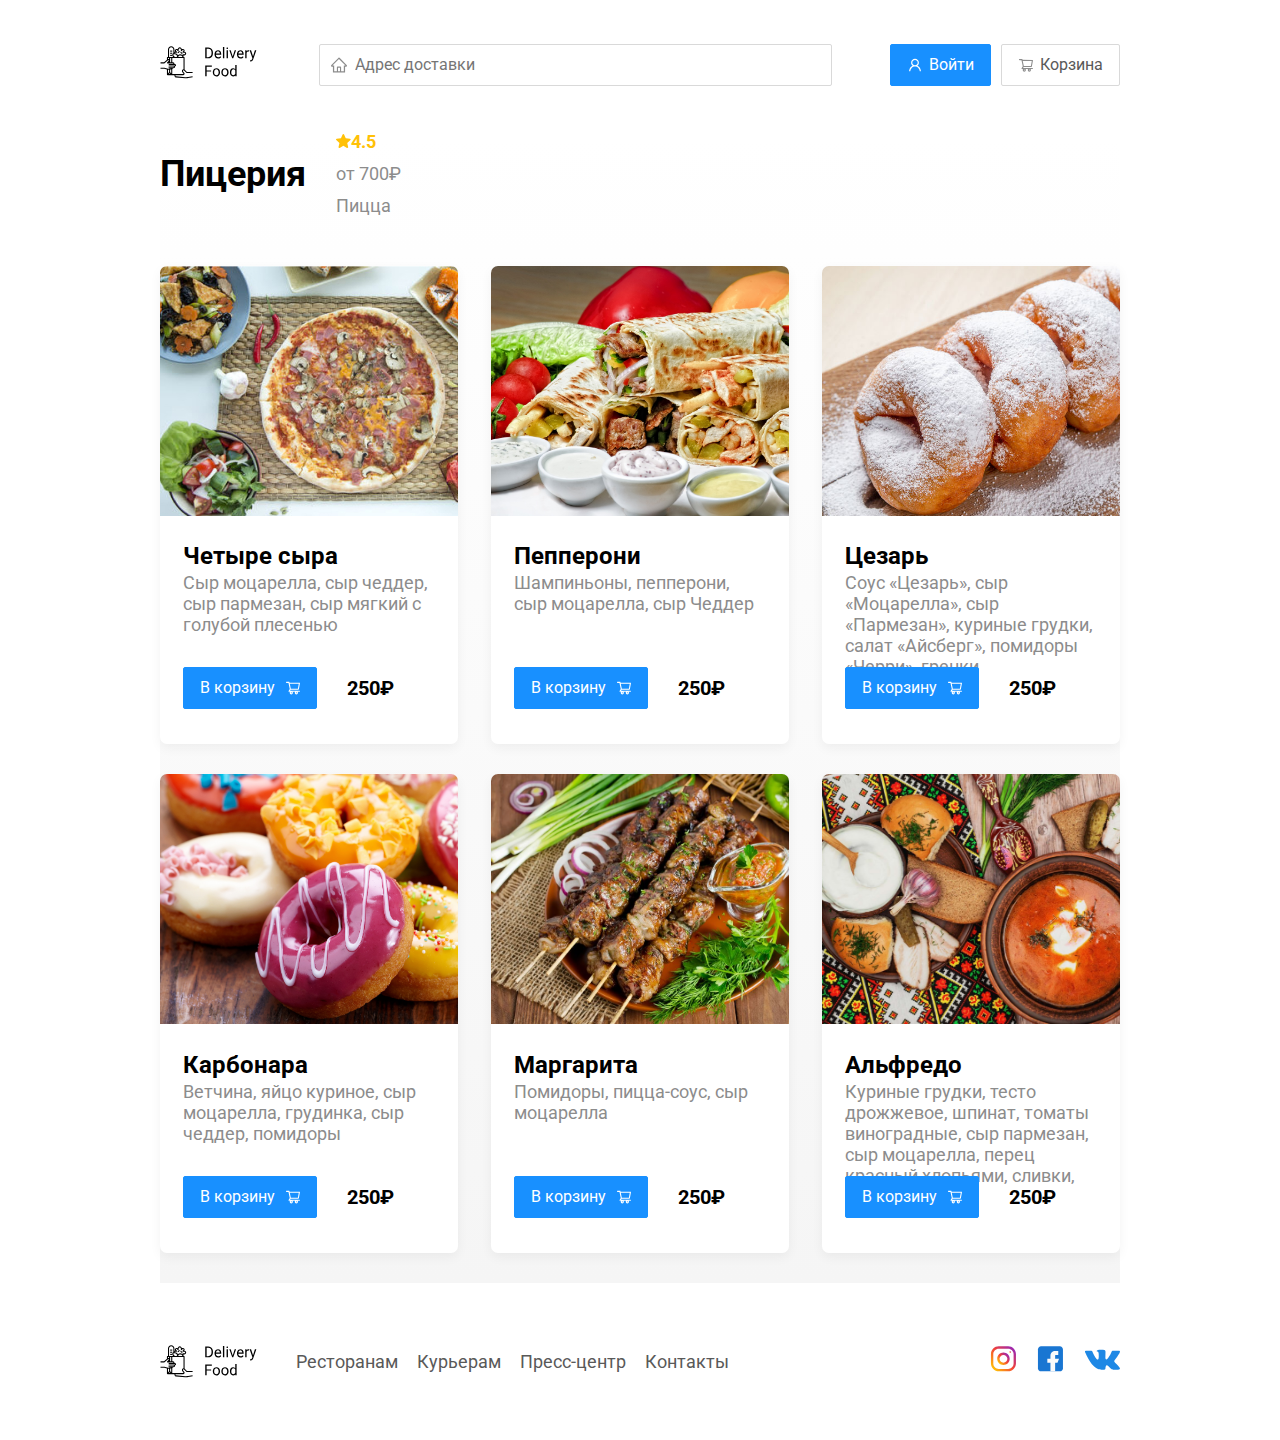
==== restaraunt.html @ 382db5b0 "create delivery" ====
<!DOCTYPE html>
<html lang="ru">

<head>
  <meta charset="UTF-8">
  <meta name="viewport" content="width=device-width, initial-scale=1.0">
  <title>Ели-Пили - доставка еды на дом</title>
  <link href="https://fonts.googleapis.com/css?family=Roboto:400,700&display=swap&subset=cyrillic" rel="stylesheet">
  <link rel="stylesheet" href="css/normalize.css">
  <link rel="stylesheet" href="css/animate.css">
  <link rel="stylesheet" href="css/style.css">
</head>

<body>
  <div class="container">
    <header class="header">
      <a href="index.html" class="logo animated bounce">
        <img src="img/logo.svg" alt="logo">
      </a>
      <input type="text" class="input input-address" placeholder="Адрес доставки">
      <div class="buttons">
        <button class="button button-primery">
          <img src="img/user.svg" alt="user" class="button-icon">
          <span class="button-text">Войти</span></button>
        <button class="button">
          <img src="img/shopping-kart.svg" alt="shopping kart" class="button-icon">
          <span class="button-text" id="#cart-button">Корзина</span></button>
      </div>
    </header>
    <main class="main">
      <div class="container">

    <section class="restaurants">
      <div class="section-heading">
        <div class="section-title">Пицерия</div>
        <div class="card-info">
              <div class="rating"><img src="img/rating.svg" alt="rating" class="rating-star">4.5</div>
              <div class="price">от 700₽</div>
              <div class="category">Пицца</div>
            </div>
      </div>
      <div class="cards">
        <div class="card wow fadeInUp" data-wow-delay="0.2s">
          <img src="img/image.jpg" alt="image" class="card-image">
          <div class="card-text">
            <div class="card-heading">
              <h3 class="card-title">Четыре сыра</h3>
            </div>
            <div class="card-info">
              <div class="ingredients">Сыр моцарелла, сыр чеддер, сыр пармезан, сыр мягкий с голубой плесенью</div>
              
            </div>
            <div class="card-buttons">
              <button class="button button-primery">
                <span class="button-card-text">В корзину</span>
                <img src="img/shopping-kart-white.svg" alt="shopping-kart" class="button-card-image">
              </button>
              <strong class="card-price-bold">250₽</strong>
            </div>
          </div>
        </div>

        <div class="card wow fadeInUp" data-wow-delay="0.2s">
          <img src="img/shaurma.jpg" alt="image" class="card-image">
          <div class="card-text">
            <div class="card-heading">
              <h3 class="card-title">Пепперони</h3>
             
            </div>
            <div class="card-info">
              <div class="ingredients">Шампиньоны, пепперони, сыр моцарелла, сыр Чеддер</div>
            </div>
            <div class="card-buttons">
              <button class="button button-primery">
                <span class="button-card-text">В корзину</span>
                <img src="img/shopping-kart-white.svg" alt="shopping-kart" class="button-card-image">
              </button>
              <strong class="card-price-bold">250₽</strong>
            </div>
          </div>
        </div>

        <div class="card wow fadeInUp" data-wow-delay="0.2s">
          <img src="img/pyshki.jpeg" alt="image" class="card-image">
          <div class="card-text">
            <div class="card-heading">
              <h3 class="card-title">Цезарь</h3>
             
            </div>
            <div class="card-info">
              <div class="ingredients">Соус «Цезарь», сыр «Моцарелла», сыр «Пармезан», куриные грудки, салат «Айсберг», помидоры «Черри», гренки</div>
            </div>
            <div class="card-buttons">
              <button class="button button-primery">
                <span class="button-card-text">В корзину</span>
                <img src="img/shopping-kart-white.svg" alt="shopping-kart" class="button-card-image">
              </button>
              <strong class="card-price-bold">250₽</strong>
            </div>
          </div>
        </div>

        <div class="card wow fadeInUp" data-wow-delay="0.2s">
          <img src="img/donat.jpg" alt="image" class="card-image">
          <div class="card-text">
            <div class="card-heading">
              <h3 class="card-title">Карбонара</h3>
            
            </div>
            <div class="card-info">
             <div class="ingredients">Ветчина, яйцо куриное, сыр моцарелла, грудинка, сыр чеддер, помидоры</div>
            </div>
            <div class="card-buttons">
              <button class="button button-primery">
                <span class="button-card-text">В корзину</span>
                <img src="img/shopping-kart-white.svg" alt="shopping-kart" class="button-card-image">
              </button>
              <strong class="card-price-bold">250₽</strong>
            </div>
          </div>
        </div>

        <div class="card wow fadeInUp" data-wow-delay="0.2s">
          <img src="img/shashlyk.jpg" alt="image" class="card-image">
          <div class="card-text">
            <div class="card-heading">
              <h3 class="card-title">Маргарита</h3>
             
            </div>
            <div class="card-info">
             <div class="ingredients">Помидоры, пицца-соус, сыр моцарелла</div>
            </div>
            <div class="card-buttons">
              <button class="button button-primery">
                <span class="button-card-text">В корзину</span>
                <img src="img/shopping-kart-white.svg" alt="shopping-kart" class="button-card-image">
              </button>
              <strong class="card-price-bold">250₽</strong>
            </div>
          </div>
        </div>

        <div class="card wow fadeInUp" data-wow-delay="0.2s">
          <img src="img/russian.jpg" alt="image" class="card-image">
          <div class="card-text">
            <div class="card-heading">
              <h3 class="card-title">Альфредо</h3>
             
            </div>
            <div class="card-info">
              <div class="ingredients">Куриные грудки, тесто дрожжевое, шпинат, томаты виноградные, сыр пармезан, сыр моцарелла, перец красный хлопьями, сливки, чеснок</div>
            </div>
            <div class="card-buttons">
              <button class="button button-primery">
                <span class="button-card-text">В корзину</span>
                <img src="img/shopping-kart-white.svg" alt="shopping-kart" class="button-card-image">
              </button>
              <strong class="card-price-bold">250₽</strong>
            </div>
          </div>
        </div>
      </div>

    </section>
      </div>
    </main>

    <footer class="footer">
      <div class="container">
        <div class="footer-block">
          <img src="img/logo.svg" alt="logo" class="logo footer-logo">
          <nav class="footer-nav">
            <a href="#" class="footer-link">Ресторанам</a>
            <a href="#" class="footer-link">Курьерам</a>
            <a href="#" class="footer-link">Пресс-центр</a>
            <a href="#" class="footer-link">Контакты</a>
          </nav>
          <div class="social-links">
            <a href="" class="social-link"><img src="img/insta.svg" alt="instagram"></a>
            <a href="" class="social-link"><img src="img/fb.svg" alt="facebook"></a>
            <a href="" class="social-link"><img src="img/vk.svg" alt="vk"></a>
          </div>
        </div>
      </div>
    </footer>

  </div>
   <div class="modal">
    <div class="modal-dialog">
      <div class="modal-header">
        <h3 class="modal-title">Корзина</h3>
        <button class="close">&times;</button>
      </div>
      <div class="modal-body">
        <div class="food-row">
          <span class="food-name">Маргарита</span>
          <strong class="food-price">250₽</strong>
          <div class="food-counter">
            <button class="counter-button">-</button>
            <span class="counter">1</span>
            <button class="counter-button">+</button>
          </div>
        </div>
        <div class="food-row">
          <span class="food-name">Маргарита</span>
          <strong class="food-price">250₽</strong>
          <div class="food-counter">
            <button class="counter-button">-</button>
            <span class="counter">1</span>
            <button class="counter-button">+</button>
          </div>
        </div>
        <div class="food-row">
          <span class="food-name">Маргарита</span>
          <strong class="food-price">250₽</strong>
          <div class="food-counter">
            <button class="counter-button">-</button>
            <span class="counter">1</span>
            <button class="counter-button">+</button>
          </div>
        </div>
        <div class="food-row">
          <span class="food-name">Маргарита</span>
          <strong class="food-price">250₽</strong>
          <div class="food-counter">
            <button class="counter-button">-</button>
            <span class="counter">1</span>
            <button class="counter-button">+</button>
          </div>
        </div>
        <div class="food-row">
          <span class="food-name">Маргарита</span>
          <strong class="food-price">250₽</strong>
          <div class="food-counter">
            <button class="counter-button">-</button>
            <span class="counter">1</span>
            <button class="counter-button">+</button>
          </div>
        </div>
        <div class="food-row">
          <span class="food-name">Маргарита</span>
          <strong class="food-price">250₽</strong>
          <div class="food-counter">
            <button class="counter-button">-</button>
            <span class="counter">1</span>
            <button class="counter-button">+</button>
          </div>
        </div>
      </div>
      <div class="modal-footer">
        <span class="modal-pricetag">1250₽</span>
      <div class="footer-buttons">
        <button class="button button-primery">Оформить заказ</button>
        <button class="button">Отмена</button>
      </div>
      </div>
    </div>
  </div>
  <!-- modal -->
  <script src="js/main.js"></script>
  <script src="js/wow.min.js"></script>
</body>

</html>
---- css/style.css ----
* {
  box-sizing: border-box;
}

a {
  text-decoration: none;
}

body {
  padding-top: 44px;
  font-family: "Roboto", sans-serif;
}

.container {
  max-width: 1200px;
  margin: auto;
}

.header {
  margin-bottom: 40px;
  display: flex;
  align-items: center;
  justify-content: space-between;
}

.input {
  background: #FFFFFF;
  border: 1px solid #D9D9D9;
  border-radius: 2px;
  font-size: 16px;
  line-height: 24px;
  padding: 8px;
  padding-left: 35px;
  background-repeat: no-repeat;
  background-position: left 11px center;
}

.input-address {
  flex: 0.8;
  background-image: url(../img/home.svg);
}

.input-search {
  width: 300px;
  background-image: url(../img/search.svg);
  margin-left: auto;
}

.buttons {
  display: flex;
  align-items: middle;
}

.button {
  display: flex;
  padding: 8px 16px;
  background: #ffffff;
  align-items: center;
  border: 1px solid #d9d9d9;
  box-sizing: border-box;
  box-shadow: 0px 0px 2px rgba(0, 0, 0, 0.0015);
  border-radius: 2px;
  color: #595959;
  font-size: 16px;
  line-height: 24px;
}

.button-primery {
  background: #1890ff;
  border: 1px solid #1890ff;
  color: #ffffff;
  margin-right: 10px;

}

.button-icon {
  margin-right: 6px;
}

.promo {
  box-shadow: 0px 7px 12px rgba(158, 158, 163, 0.1);
  background: #FFF1B8 url(../img/promo-image.png) no-repeat top -25px right -345px;
  border-radius: 10px;
  padding: 68px 70px;
  margin-bottom: 56px;
}

.promo-title {
  font-style: normal;
  font-weight: bold;
  font-size: 39px;
  line-height: 46px;
  color: #302C34;
}

.promo-text {
  font-style: normal;
  font-weight: normal;
  font-size: 24px;
  line-height: 28px;
  color: #302C34;
  max-width: 538px;
}

.main {
  background: linear-gradient(180deg, rgba(245, 245, 245, 0) 1.04%, #F5F5F5 100%);
}

.section-heading {
  display: flex;
  align-items: center;
  margin-bottom: 44px;
}

.section-title {
  font-style: normal;
  font-weight: bold;
  font-size: 36px;
  line-height: 42px;
  color: #000000;
  margin: 0;
  margin-right: 30px;
}

.category,
.price {
  font-size: 14px;
}

.ingredients {
  color: #8c8c8c;
  font-size: 18px;
  line-height: 21px;
  height: 95px;
}

.category {
  white-space: nowrap;
  overflow: hidden;
  text-overflow: ellipsis;
}

.cards {
  display: flex;
  align-items: flex-start;
  justify-content: space-between;
  flex-wrap: wrap;
}

.card {
  background: #FFFFFF;
  box-shadow: 0px 4px 12px rgba(0, 0, 0, 0.05);
  border-radius: 7px;
  overflow: hidden;
  margin-bottom: 30px;
  flex-basis: 31%;
  cursor: pointer;
}

.button-card-text {
  margin-right: 10px;

}

.card-image {
  width: 384px;
  height: 250px;
  object-fit: cover;
}

.card-text {
  padding: 20px 23px 35px 23px;
  
}

.card-heading {
  display: flex;
  align-items: center;
  justify-content: space-between;
}

.card-title {
  font-style: normal;
  font-weight: bold;
  font-size: 24px;
  line-height: 32px;
  color: #000000;
  margin: 0;
}

.card-tag {
  font-style: normal;
  font-weight: normal;
  font-size: 12px;
  line-height: 20px;
  color: #FFFFFF;
  background: #262626;
  border-radius: 2px;
  padding: 1px 8px;
}

.card-info {
  display: flex;
  align-items: center;
}

.card-price-bold {
  font-style: normal;
font-weight: bold;
font-size: 20px;
line-height: 32px;
margin-left: 20px;
color: #000000;

}

.rating {
  margin-right: 26px;
  color: #FFC107;
  font-style: normal;
  font-weight: bold;
  font-size: 18px;
  line-height: 32px;

}

.card-buttons {
  display: flex;
  justify-content: left;
  align-items: center;
}

.price,
.category {
  font-style: normal;
  font-weight: normal;
  font-size: 18px;
  line-height: 32px;
  color: #8C8C8C;
}

.price {
  margin-right: 10px;
}

.price:after {
  content: '';
  width: 5px;
  height: 5px;
  background-color: #fff;
  display: inline-block;
  vertical-align: middle;
  border-radius: 50%;
  background: #8C8C8C;
  margin-left: 10px;
}

.footer {
  padding: 60px 0;
}

.footer-block {
  display: flex;
  align-items: center;
  justify-content: space-between;
}

.footer-nav {
  margin-left: 35px;
  margin-right: auto;
}

.footer-link {
  display: inline-block;
  color: #595959;
  font-style: normal;
  font-weight: normal;
  font-size: 18px;
  line-height: 21px;
  text-decoration: none;
}

.footer-link:not(:last-child) {
  margin-right: 15px;
}

.social-links {
  display: flex;
  align-items: center;
}

.social-link:not(:last-child) {
  margin-right: 21px;
}

/*==== MODAL ====*/

.modal {
  position: fixed;
  display: none;
  left: 0;
  top: 0;
  width: 100%;
  height: 100%;
  background: rgba(0, 0, 0, 0.4);
  
}
.is-open {
  display: flex;
}
.modal-dialog {
  max-width: 780px;
  width: 95%;
  background: #fff;
  border-radius: 5px;
  margin: auto;
  padding: 40px 45px;
}
.modal-header {
  display: flex;
  align-items: center;
  justify-content: space-between;
  margin-bottom: 45px;
}
.modal-title {
  margin: 0;font-weight: bold;
  font-size: 36px;
  line-height: 42px;
}
.close {
  font-size: 36px;
  border: none;
  background-color: transparent;
}
.modal-body {
  margin-bottom: 52px;
}
.food-row {
  display: flex;
  align-items: flex-start;
  justify-content: space-between;
  padding-bottom: 8px;
  border-bottom: 1px solid #d9d9d9;
  margin-bottom: 15px;
}
.food-price {
  margin-left: auto;
  margin-right: 47px;
  font-weight: bold;
  font-size: 20px;
  line-height: 32px;
}
.food-name {
  font-weight: normal;
  font-size: 18px;
  line-height: 32px;
}
.food-counter {
  display: flex;
  align-items: center;
}
.counter-button {
  display: flex;
  align-items: center;
  justify-content: center;
  width: 39px;
  height: 32px;
  background: #fff;
  border: 1px solid #40a9ff;
  box-sizing: border-box;
  border-radius: 2px;
  font-weight: normal;
  font-size: 14px;
  line-height: 22px;
  color: #40a9ff;
}
.counter {
  margin-left: 10px;
  margin-right: 10px;
}
.modal-footer {
  display: flex;
  align-items: center;
  justify-content: space-between;
}
.footer-buttons {
  display: flex;
  align-items: center;
}
.modal-pricetag {
  background: #262626;
  border-radius: 5px;
  color: #fff;
  padding: 15px 20px;
  font-size: 20px;
  line-height: 23px;
}

@media (max-width: 1366px) {
  .container {
    width: 960px;
  }

  .promo {
    background-size: 600px;
    background-position: center right -250px;
  }

  .card-info {
    display: flex;
    align-items: start;
    flex-direction: column;
  }

  .price:after {
    display: none;
  }

}

@media (max-width: 992px) {
  .container {
    width: 750px;
  }

  .promo {
    padding: 50px;
    background-size: 500px;
    background-position: right -200px top 10px;
  }

  .promo-text {
    font-size: 18px;
    max-width: 400px;
  }

  .card {
    flex-basis: 49%;
  }
}

@media (max-width: 768px) {
  .container {
    max-width: 560px;
  }

  .input-address {
    flex: 0.5;
  }

  .card-title {
    font-size: 18px;
  }

  .rating {
    flex-basis: 100%;
  }

  .promo-title {
    font-size: 24px;
    line-height: 1.4;
  }

  .promo-text {
    margin-top: 0;
  }

  .promo {
    background-size: 400px;
    background-position: bottom 50px right -200px;
  }
}

@media (max-width: 578px) {
  .container {
    width: 90%;
  }

  .header {
    flex-wrap: wrap;
  }

  .input-address {
    margin-top: 15px;
    order: 5;
    flex: 1;
  }

  .promo {
    background-size: 300px;
    background-position: bottom 210px right -100px;
  }

  .promo-title {
    margin-bottom: 10px;
  }

  .section-title {
    font-size: 20px;
  }

  .card {
    flex-basis: 100%;
  }

  .card-image {
    width: 100%;
  }

  .card-info {
    display: flex;
    align-items: left;
  }

  .footer-block {
    display: flex;
    align-items: center;
    flex-direction: column;
  }

  .footer-logo {
    order: 1;
  }

  .footer-link:not(:last-child) {
    margin: 0;
  }

  .footer-link {
    font-size: 16px;
  }

  .footer-nav {
    display: flex;
    flex-wrap: wrap;
    justify-content: space-between;
    max-width: 250px;
    margin: 0 auto;
  }

  .social-links {
    margin-top: 15px;
    margin-bottom: 10px;
  }

}

@media (max-width: 480px) {
  .promo {
    background-image: none;
    padding: 20px;
  }

  .promo-title {
    font-size: 18px;
  }

  .buttons {
    display: flex;
    justify-content: space-between;
    margin-top: 10px;
    width: 100%;
  }

  .button {
    padding: 8px 30px;
  }

  .section-heading {
    display: flex;
    flex-direction: column;
  }

  .input-search {
    width: 100%;
  }

  .footer {
    padding: 17px 0;
  }

}
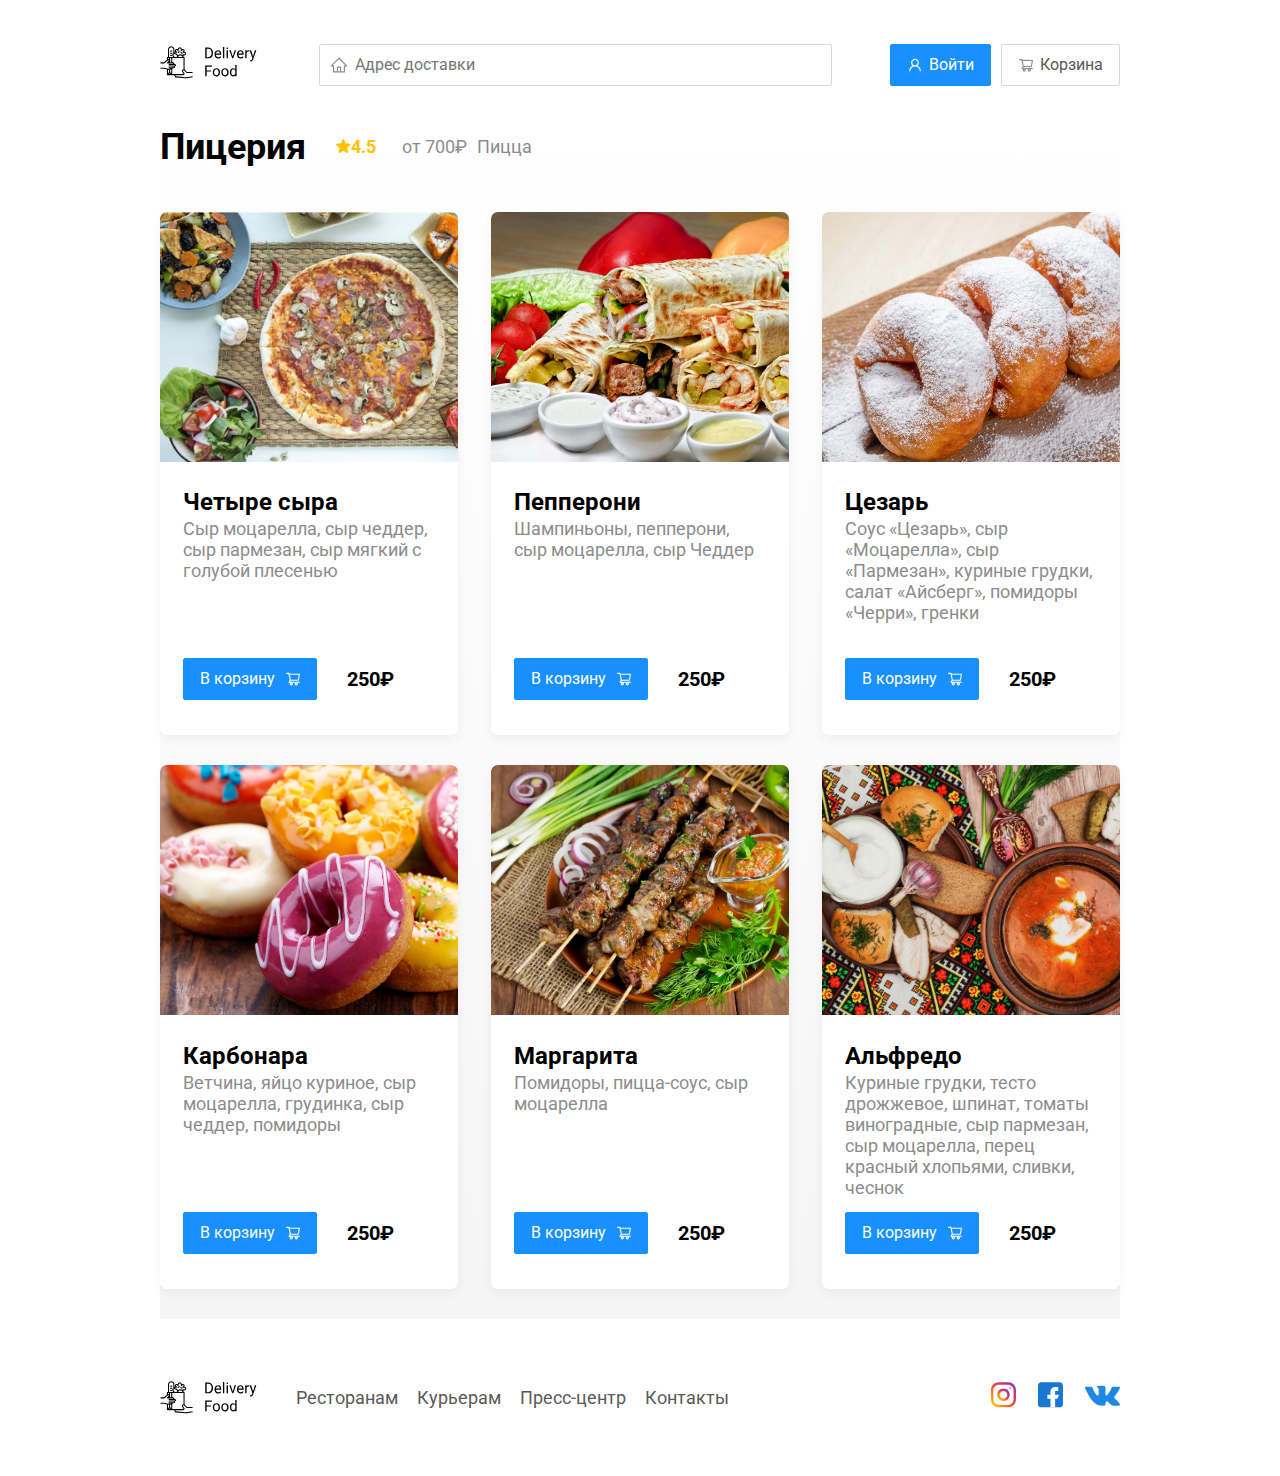
==== commit e2fe53a3: "create" ====
--- a/restaraunt.html
+++ b/restaraunt.html
@@ -14,7 +14,7 @@
 <body>
   <div class="container">
     <header class="header">
-      <a href="index.html" class="logo animated bounce">
+      <a href="https://miroshnikoff84.github.io/index.html" class="logo animated bounce">
         <img src="img/logo.svg" alt="logo">
       </a>
       <input type="text" class="input input-address" placeholder="Адрес доставки">
@@ -40,7 +40,7 @@
             </div>
       </div>
       <div class="cards">
-        <div class="card wow fadeInUp" data-wow-delay="0.2s">
+        <div class="card card-rest wow fadeInUp" data-wow-delay="0.2s">
           <img src="img/image.jpg" alt="image" class="card-image">
           <div class="card-text">
             <div class="card-heading">
@@ -60,7 +60,7 @@
           </div>
         </div>
 
-        <div class="card wow fadeInUp" data-wow-delay="0.2s">
+        <div class="card card-rest wow fadeInUp" data-wow-delay="0.2s">
           <img src="img/shaurma.jpg" alt="image" class="card-image">
           <div class="card-text">
             <div class="card-heading">
@@ -80,7 +80,7 @@
           </div>
         </div>
 
-        <div class="card wow fadeInUp" data-wow-delay="0.2s">
+        <div class="card card-rest wow fadeInUp" data-wow-delay="0.2s">
           <img src="img/pyshki.jpeg" alt="image" class="card-image">
           <div class="card-text">
             <div class="card-heading">
@@ -100,7 +100,7 @@
           </div>
         </div>
 
-        <div class="card wow fadeInUp" data-wow-delay="0.2s">
+        <div class="card card-rest wow fadeInUp" data-wow-delay="0.2s">
           <img src="img/donat.jpg" alt="image" class="card-image">
           <div class="card-text">
             <div class="card-heading">
@@ -120,7 +120,7 @@
           </div>
         </div>
 
-        <div class="card wow fadeInUp" data-wow-delay="0.2s">
+        <div class="card card-rest wow fadeInUp" data-wow-delay="0.2s">
           <img src="img/shashlyk.jpg" alt="image" class="card-image">
           <div class="card-text">
             <div class="card-heading">
@@ -140,7 +140,7 @@
           </div>
         </div>
 
-        <div class="card wow fadeInUp" data-wow-delay="0.2s">
+        <div class="card card-rest wow fadeInUp" data-wow-delay="0.2s">
           <img src="img/russian.jpg" alt="image" class="card-image">
           <div class="card-text">
             <div class="card-heading">
--- a/css/style.css
+++ b/css/style.css
@@ -409,11 +409,15 @@
   .card-info {
     display: flex;
     align-items: start;
-    flex-direction: column;
+    flex-direction: row;
   }
 
   .price:after {
     display: none;
+  }
+
+  .ingredients {
+    height: 140px;
   }
 
 }
@@ -538,6 +542,23 @@
     margin: 0 auto;
   }
 
+  .modal-footer {
+    flex-direction: column;
+  }
+
+  .modal-pricetag {
+    margin-bottom: 20px;
+  }
+
+  .food-name {
+    font-size: 15px;
+    margin-right: 10px;
+  }
+
+  .food-price {
+    font-size: 18px;
+  }
+
   .social-links {
     margin-top: 15px;
     margin-bottom: 10px;
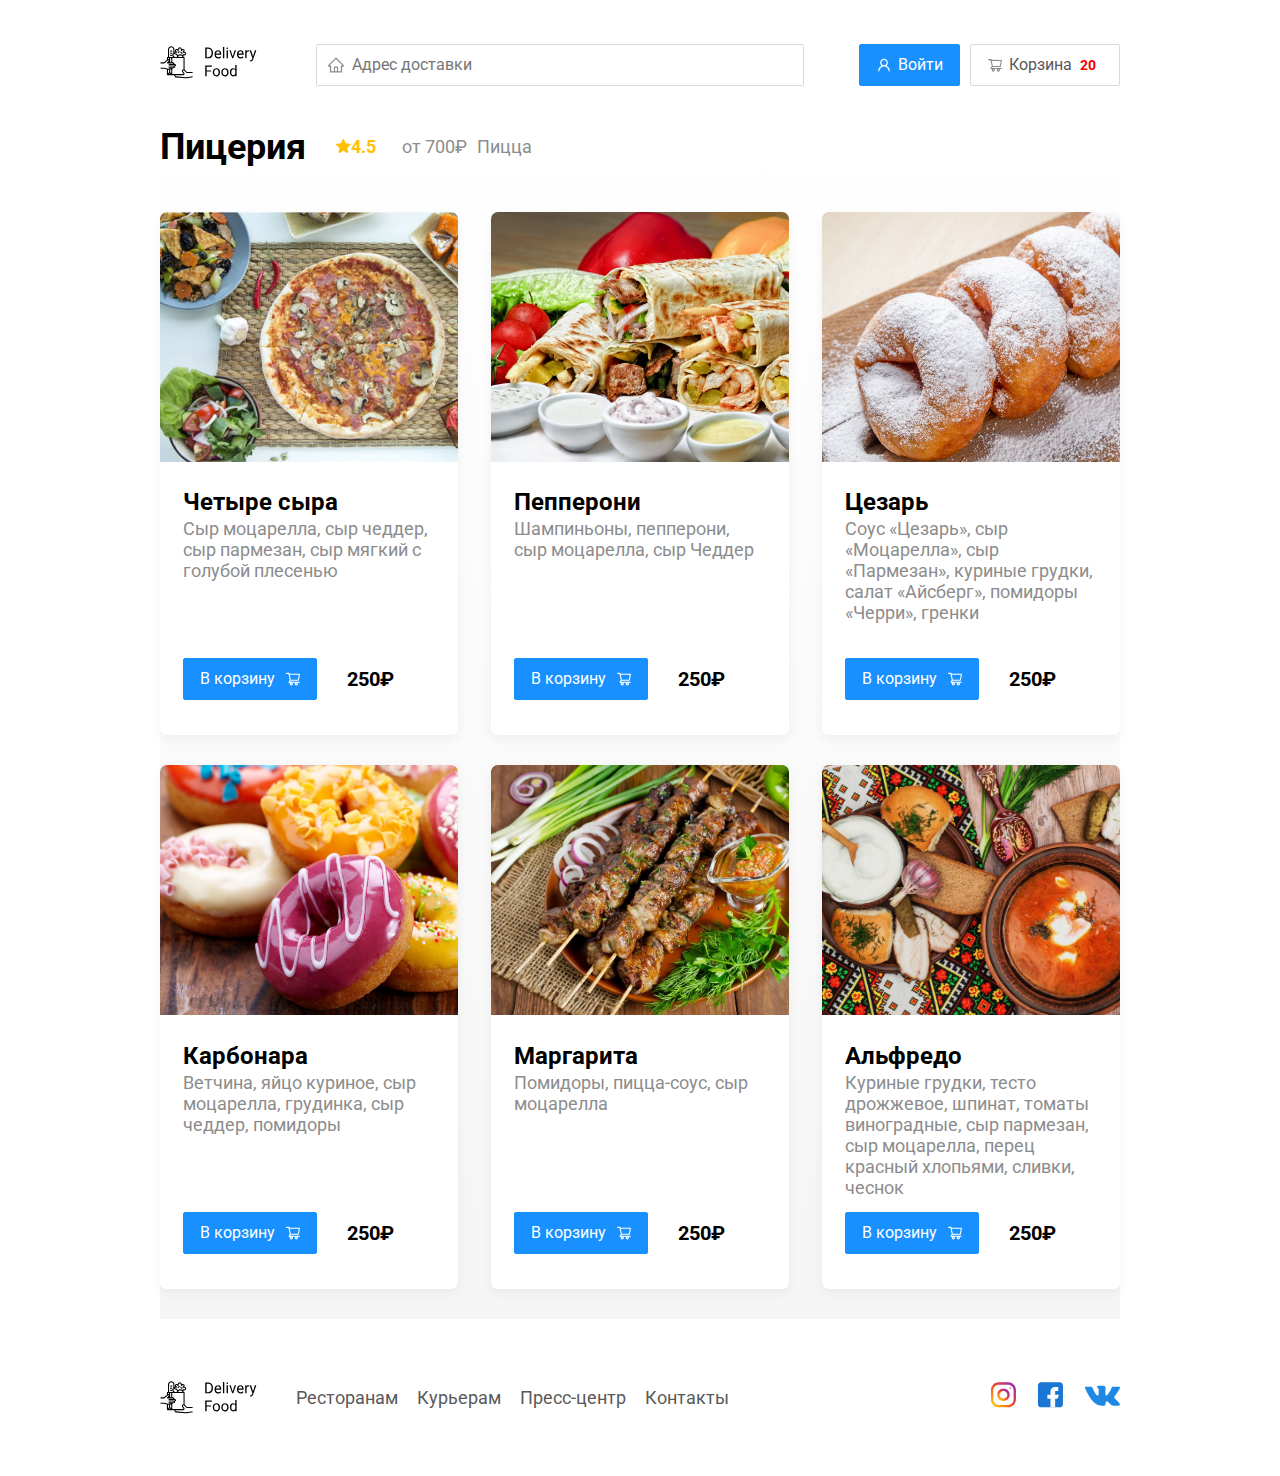
==== commit ed3259ee: "create" ====
--- a/restaraunt.html
+++ b/restaraunt.html
@@ -24,7 +24,7 @@
           <span class="button-text">Войти</span></button>
         <button class="button">
           <img src="img/shopping-kart.svg" alt="shopping kart" class="button-icon">
-          <span class="button-text" id="#cart-button">Корзина</span></button>
+          <span class="button-text" id="#cart-button">Корзина</span><input class="cart-count" placeholder="0" value="20" disabled></input></button>
       </div>
     </header>
     <main class="main">
@@ -33,8 +33,8 @@
     <section class="restaurants">
       <div class="section-heading">
         <div class="section-title">Пицерия</div>
-        <div class="card-info">
-              <div class="rating"><img src="img/rating.svg" alt="rating" class="rating-star">4.5</div>
+        <div class="card-info-rest">
+              <div class="rating-rest"><img src="img/rating.svg" alt="rating" class="rating-star">4.5</div>
               <div class="price">от 700₽</div>
               <div class="category">Пицца</div>
             </div>
@@ -197,58 +197,54 @@
           <strong class="food-price">250₽</strong>
           <div class="food-counter">
             <button class="counter-button">-</button>
-            <span class="counter">1</span>
-            <button class="counter-button">+</button>
-          </div>
-        </div>
-        <div class="food-row">
-          <span class="food-name">Маргарита</span>
-          <strong class="food-price">250₽</strong>
-          <div class="food-counter">
-            <button class="counter-button">-</button>
-            <span class="counter">1</span>
-            <button class="counter-button">+</button>
-          </div>
-        </div>
-        <div class="food-row">
-          <span class="food-name">Маргарита</span>
-          <strong class="food-price">250₽</strong>
-          <div class="food-counter">
-            <button class="counter-button">-</button>
-            <span class="counter">1</span>
-            <button class="counter-button">+</button>
-          </div>
-        </div>
-        <div class="food-row">
-          <span class="food-name">Маргарита</span>
-          <strong class="food-price">250₽</strong>
-          <div class="food-counter">
-            <button class="counter-button">-</button>
-            <span class="counter">1</span>
-            <button class="counter-button">+</button>
-          </div>
-        </div>
-        <div class="food-row">
-          <span class="food-name">Маргарита</span>
-          <strong class="food-price">250₽</strong>
-          <div class="food-counter">
-            <button class="counter-button">-</button>
-            <span class="counter">1</span>
-            <button class="counter-button">+</button>
-          </div>
-        </div>
-        <div class="food-row">
-          <span class="food-name">Маргарита</span>
-          <strong class="food-price">250₽</strong>
-          <div class="food-counter">
-            <button class="counter-button">-</button>
-            <span class="counter">1</span>
-            <button class="counter-button">+</button>
+            <input class="counter" placeholder="0" value="" disabled></input>
+            <button class="counter-button">+</button>
+            <input type="text" class="quantity" placeholder="0" disabled>
+            <span class="currency">₽</span>
+          </div>
+        </div>
+        <div class="food-row">
+          <span class="food-name">Маргарита</span>
+          <strong class="food-price">250₽</strong>
+          <div class="food-counter">
+            <button class="counter-button">-</button>
+            <input class="counter" placeholder="0" value="" disabled></input>
+            <button class="counter-button">+</button>
+            <input type="text" class="quantity" placeholder="0" disabled>
+            <span class="currency">₽</span>
+          </div>
+        </div>
+        <div class="food-row">
+          <span class="food-name">Маргарита</span>
+          <strong class="food-price">250₽</strong>
+          <div class="food-counter">
+            <button class="counter-button">-</button>
+            <input class="counter" placeholder="0" value="" disabled></input>
+            <button class="counter-button">+</button>
+            <input type="text" class="quantity" placeholder="0" disabled>
+            <span class="currency">₽</span>
+          </div>
+        </div>
+        <div class="food-row">
+          <span class="food-name">Маргарита</span>
+          <strong class="food-price">250₽</strong>
+          <div class="food-counter">
+            <button class="counter-button">-</button>
+            <input class="counter" placeholder="0" value="" disabled></input>
+            <button class="counter-button">+</button>
+            <input type="text" class="quantity" placeholder="0" disabled>
+            <span class="currency">₽</span>
           </div>
         </div>
       </div>
       <div class="modal-footer">
-        <span class="modal-pricetag">1250₽</span>
+        <div class="total-row">
+          <div class="total-item">
+            <div class="text-currency">Итого:</div>
+            <input class="total-price" placeholder="0" value="" disabled></input>
+          <span class="total-currency">₽</span>
+          </div>
+        </div>
       <div class="footer-buttons">
         <button class="button button-primery">Оформить заказ</button>
         <button class="button">Отмена</button>
--- a/css/style.css
+++ b/css/style.css
@@ -41,7 +41,7 @@
 }
 
 .input-search {
-  width: 300px;
+  width: 370px;
   background-image: url(../img/search.svg);
   margin-left: auto;
 }
@@ -75,6 +75,18 @@
 
 .button-icon {
   margin-right: 6px;
+}
+
+.cart-count {
+  background:transparent;
+  text-align: center;
+  border: none;
+  color: rgb(245, 2, 2);
+  border-radius: 50%;
+  font-size: 14px;
+  font-weight: bold;
+  margin-left: 1px;
+  width: 30px;
 }
 
 .promo {
@@ -170,7 +182,7 @@
 
 .card-text {
   padding: 20px 23px 35px 23px;
-  
+
 }
 
 .card-heading {
@@ -204,17 +216,23 @@
   align-items: center;
 }
 
+.card-info-rest {
+  display: flex;
+  align-items: start;
+  flex-direction: row;
+}
+
 .card-price-bold {
   font-style: normal;
-font-weight: bold;
-font-size: 20px;
-line-height: 32px;
-margin-left: 20px;
-color: #000000;
-
-}
-
-.rating {
+  font-weight: bold;
+  font-size: 20px;
+  line-height: 32px;
+  margin-left: 20px;
+  color: #000000;
+
+}
+
+.rating, .rating-rest {
   margin-right: 26px;
   color: #FFC107;
   font-style: normal;
@@ -303,11 +321,13 @@
   width: 100%;
   height: 100%;
   background: rgba(0, 0, 0, 0.4);
-  
-}
+
+}
+
 .is-open {
   display: flex;
 }
+
 .modal-dialog {
   max-width: 780px;
   width: 95%;
@@ -316,25 +336,31 @@
   margin: auto;
   padding: 40px 45px;
 }
+
 .modal-header {
   display: flex;
   align-items: center;
   justify-content: space-between;
   margin-bottom: 45px;
 }
+
 .modal-title {
-  margin: 0;font-weight: bold;
+  margin: 0;
+  font-weight: bold;
   font-size: 36px;
   line-height: 42px;
 }
+
 .close {
   font-size: 36px;
   border: none;
   background-color: transparent;
 }
+
 .modal-body {
-  margin-bottom: 52px;
-}
+  margin-bottom: 20px;
+}
+
 .food-row {
   display: flex;
   align-items: flex-start;
@@ -343,22 +369,26 @@
   border-bottom: 1px solid #d9d9d9;
   margin-bottom: 15px;
 }
+
 .food-price {
   margin-left: auto;
-  margin-right: 47px;
-  font-weight: bold;
-  font-size: 20px;
+  margin-right: 70px;
+  font-weight: bold;
+  font-size: 16px;
   line-height: 32px;
 }
+
 .food-name {
   font-weight: normal;
   font-size: 18px;
   line-height: 32px;
 }
+
 .food-counter {
   display: flex;
   align-items: center;
 }
+
 .counter-button {
   display: flex;
   align-items: center;
@@ -374,28 +404,84 @@
   line-height: 22px;
   color: #40a9ff;
 }
+
 .counter {
+  background: transparent;
+  border: none;
+  width: 10px;
   margin-left: 10px;
   margin-right: 10px;
 }
+
+.quantity::placeholder {
+  text-align: right;
+}
+
+.currency {
+  margin-left: 5px;
+}
+
+.quantity {
+  background: transparent;
+  margin-left: 40px;
+  width: 60px;
+  border: none;
+  color: #000;
+}
+
 .modal-footer {
   display: flex;
-  align-items: center;
+  flex-direction: column;
+  align-items: flex-end;
   justify-content: space-between;
 }
+
 .footer-buttons {
   display: flex;
   align-items: center;
 }
-.modal-pricetag {
-  background: #262626;
-  border-radius: 5px;
-  color: #fff;
-  padding: 15px 20px;
-  font-size: 20px;
+
+.total-row {
+  display: flex;
+  justify-content: flex-end;
+  width: 100%;
+  padding-bottom: 8px;
+  border-bottom: 1px solid #d9d9d9;
+  margin-bottom: 15px;
+}
+
+.total-item {
+  display: flex;
+  flex-direction: row;
+}
+
+.total-price {
+  background: transparent;
+  border: none;
+  color: rgb(0, 0, 0);
+  width: 103px;
+  font-size: 26px;
   line-height: 23px;
 }
 
+.total-currency {
+  font-size: 26px;
+  font-weight: bold;
+  margin-left: 5px;
+}
+
+.total-item {
+  align-items: center;
+}
+
+.total-price::placeholder {
+  text-align: right;
+}
+
+.text-currency {
+  font-size: 26px;
+  font-weight: bold;
+}
 @media (max-width: 1366px) {
   .container {
     width: 960px;
@@ -409,7 +495,7 @@
   .card-info {
     display: flex;
     align-items: start;
-    flex-direction: row;
+    flex-direction: column;
   }
 
   .price:after {
@@ -418,6 +504,10 @@
 
   .ingredients {
     height: 140px;
+  }
+
+  .input-search {
+    width: 297px;
   }
 
 }
@@ -433,6 +523,10 @@
     background-position: right -200px top 10px;
   }
 
+  .input-search {
+    width: 366px;
+  }
+
   .promo-text {
     font-size: 18px;
     max-width: 400px;
@@ -446,38 +540,6 @@
 @media (max-width: 768px) {
   .container {
     max-width: 560px;
-  }
-
-  .input-address {
-    flex: 0.5;
-  }
-
-  .card-title {
-    font-size: 18px;
-  }
-
-  .rating {
-    flex-basis: 100%;
-  }
-
-  .promo-title {
-    font-size: 24px;
-    line-height: 1.4;
-  }
-
-  .promo-text {
-    margin-top: 0;
-  }
-
-  .promo {
-    background-size: 400px;
-    background-position: bottom 50px right -200px;
-  }
-}
-
-@media (max-width: 578px) {
-  .container {
-    width: 90%;
   }
 
   .header {
@@ -490,6 +552,63 @@
     flex: 1;
   }
 
+  .input-search {
+    width: 100%;
+    margin: auto;
+    margin-top: 20px;
+  }
+
+  .buttons {
+    margin-left: 50px;
+  }
+
+  .card-title {
+    font-size: 18px;
+  }
+
+  .card-info-rest {
+    justify-content: space-between;
+  }
+
+  .section-heading {
+    flex-direction: column;
+  }
+
+  .rating {
+    flex-basis: 100%;
+  }
+
+  .rating-rest {
+    flex-basis: auto;
+  }
+
+  .promo-title {
+    font-size: 24px;
+    line-height: 1.4;
+  }
+
+  .promo-text {
+    margin-top: 0;
+  }
+
+  .promo {
+    background-size: 400px;
+    background-position: bottom 50px right -200px;
+    margin-bottom: 30px;
+  }
+}
+
+@media (max-width: 578px) {
+  .container {
+    width: 90%;
+  }
+
+  .input-address {
+    margin-top: 15px;
+    order: 5;
+    flex: 1;
+  }
+
   .promo {
     background-size: 300px;
     background-position: bottom 210px right -100px;
@@ -500,7 +619,7 @@
   }
 
   .section-title {
-    font-size: 20px;
+    font-size: 36px;
   }
 
   .card {
@@ -532,13 +651,14 @@
 
   .footer-link {
     font-size: 16px;
+    padding: 5px;
   }
 
   .footer-nav {
     display: flex;
     flex-wrap: wrap;
     justify-content: space-between;
-    max-width: 250px;
+    width: 100%;
     margin: 0 auto;
   }
 
@@ -548,6 +668,14 @@
 
   .modal-pricetag {
     margin-bottom: 20px;
+  }
+
+  .modal-dialog {
+    padding: 40px 15px;
+  }
+
+  .modal-title {
+    font-size: 28px;
   }
 
   .food-name {
@@ -557,11 +685,42 @@
 
   .food-price {
     font-size: 18px;
+    margin-right: 35px;
   }
 
   .social-links {
     margin-top: 15px;
     margin-bottom: 10px;
+  }
+
+  .quantity {
+    margin-left: 0;
+  }
+
+}
+
+@media (max-width: 520px) {
+  .footer-link {
+    text-align: center;
+    width: 80%;
+    margin: 0 auto;
+    border-radius: 4px;
+    background-color: #1890FF;
+    color: #fff;
+  }
+
+  .footer-link:not(:last-child) {
+    margin: 0 auto;
+    margin-bottom: 5px;
+  }
+
+  .footer-nav {
+    margin: 0 auto;
+    width: 250px;
+  }
+
+  .footer {
+    padding: 17px 0;
   }
 
 }
@@ -581,10 +740,16 @@
     justify-content: space-between;
     margin-top: 10px;
     width: 100%;
-  }
-
-  .button {
-    padding: 8px 30px;
+    margin-left: 0;
+  }
+
+  .food-price {
+    font-size: 16px;
+    margin-right: 25px;
+  }
+
+  .quantity, .currency {
+    display: none;
   }
 
   .section-heading {
@@ -592,12 +757,28 @@
     flex-direction: column;
   }
 
+  .section-title {
+    font-size: 28px;
+  }
+
   .input-search {
     width: 100%;
   }
 
-  .footer {
-    padding: 17px 0;
-  }
-
-}+  .footer-nav {
+    display: flex;
+    flex-wrap: wrap;
+    justify-content: space-between;
+    width: 250px;
+    margin: 0 auto;
+  }
+
+}
+
+@media (max-width: 320px) {
+  .total-row {
+    justify-content: space-between;
+  }
+}
+
+
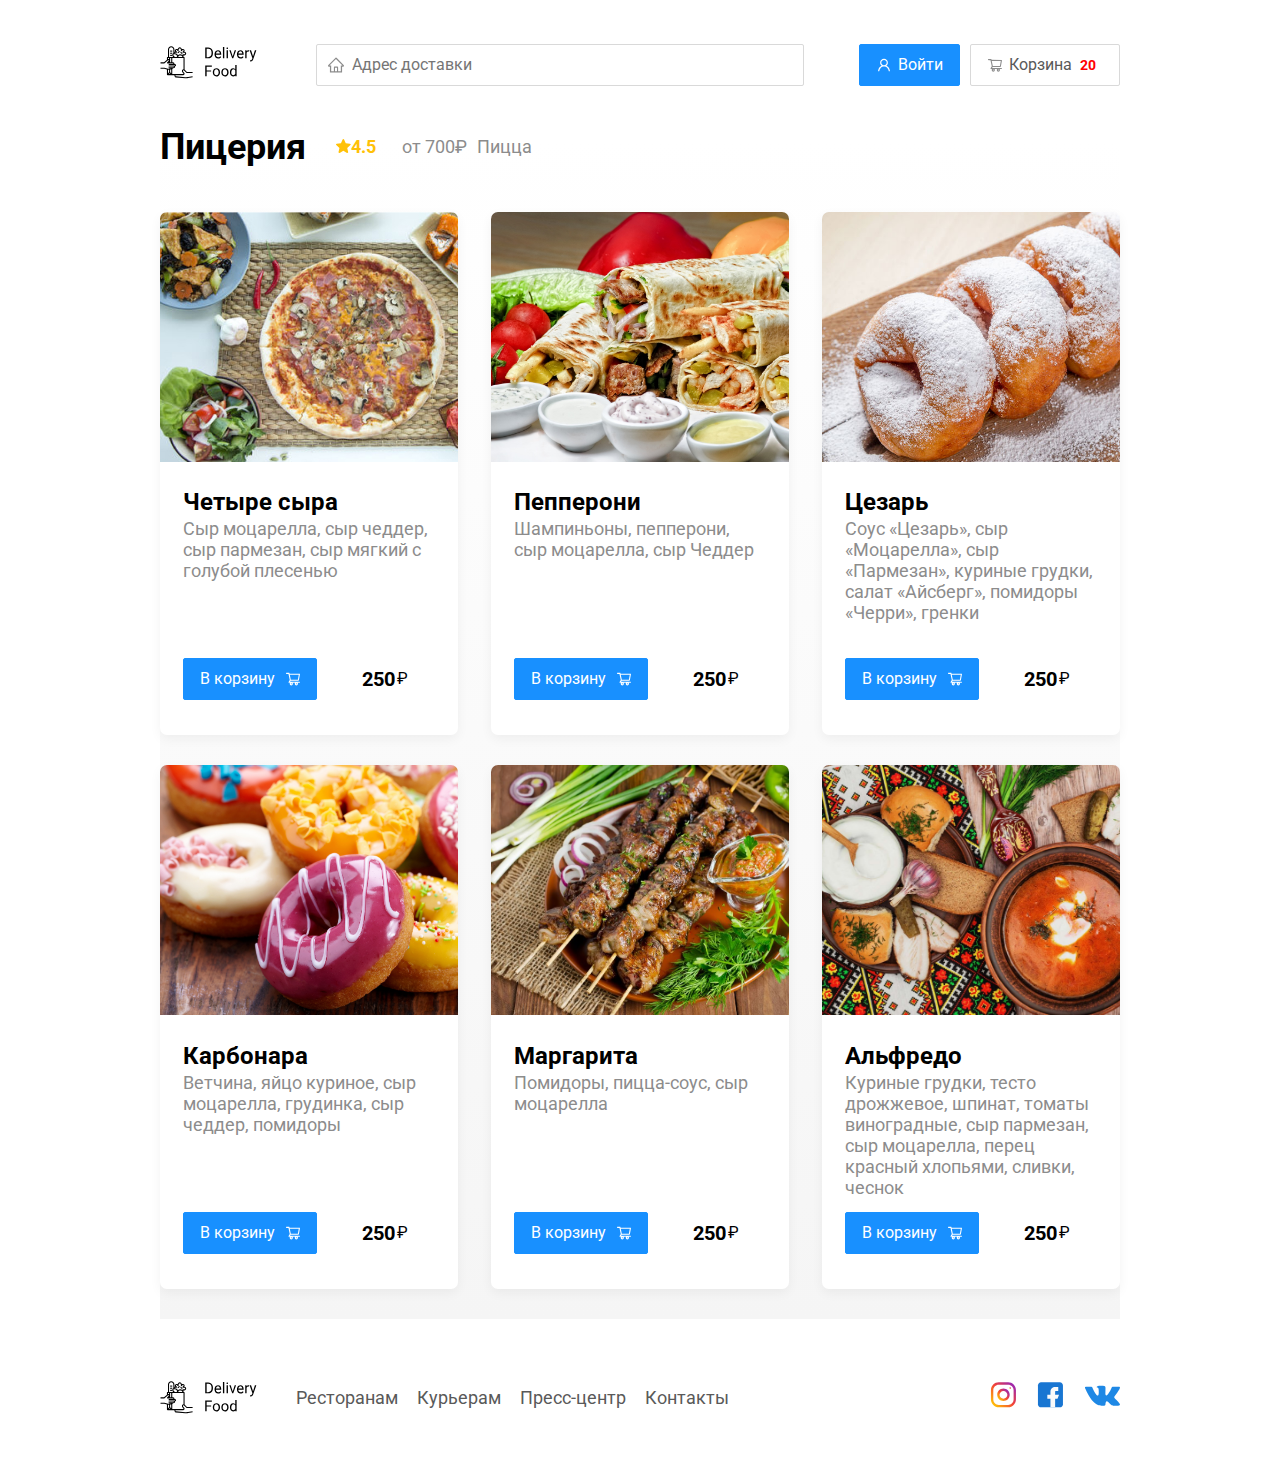
==== commit d115b2d6: "upd" ====
--- a/restaraunt.html
+++ b/restaraunt.html
@@ -14,7 +14,7 @@
 <body>
   <div class="container">
     <header class="header">
-      <a href="https://miroshnikoff84.github.io/index.html" class="logo animated bounce">
+      <a href="index.html" class="logo animated bounce">
         <img src="img/logo.svg" alt="logo">
       </a>
       <input type="text" class="input input-address" placeholder="Адрес доставки">
@@ -22,9 +22,9 @@
         <button class="button button-primery">
           <img src="img/user.svg" alt="user" class="button-icon">
           <span class="button-text">Войти</span></button>
-        <button class="button">
+        <button class="button" id="#cart-button">
           <img src="img/shopping-kart.svg" alt="shopping kart" class="button-icon">
-          <span class="button-text" id="#cart-button">Корзина</span><input class="cart-count" placeholder="0" value="20" disabled></input></button>
+          <span class="button-text">Корзина</span><input class="cart-count" placeholder="0" value="20" disabled></input></button>
       </div>
     </header>
     <main class="main">
@@ -51,11 +51,11 @@
               
             </div>
             <div class="card-buttons">
-              <button class="button button-primery">
-                <span class="button-card-text">В корзину</span>
-                <img src="img/shopping-kart-white.svg" alt="shopping-kart" class="button-card-image">
-              </button>
-              <strong class="card-price-bold">250₽</strong>
+              <button class="button button-primery button-card">
+                <span class="button-card-text">В корзину</span>
+                <img src="img/shopping-kart-white.svg" alt="shopping-kart" class="button-card-image">
+              </button>
+              <input class="card-price-bold" value="250" disabled>₽</input>
             </div>
           </div>
         </div>
@@ -71,11 +71,11 @@
               <div class="ingredients">Шампиньоны, пепперони, сыр моцарелла, сыр Чеддер</div>
             </div>
             <div class="card-buttons">
-              <button class="button button-primery">
-                <span class="button-card-text">В корзину</span>
-                <img src="img/shopping-kart-white.svg" alt="shopping-kart" class="button-card-image">
-              </button>
-              <strong class="card-price-bold">250₽</strong>
+              <button class="button button-primery button-card">
+                <span class="button-card-text">В корзину</span>
+                <img src="img/shopping-kart-white.svg" alt="shopping-kart" class="button-card-image">
+              </button>
+              <input class="card-price-bold" value="250" disabled>₽</input>
             </div>
           </div>
         </div>
@@ -91,11 +91,11 @@
               <div class="ingredients">Соус «Цезарь», сыр «Моцарелла», сыр «Пармезан», куриные грудки, салат «Айсберг», помидоры «Черри», гренки</div>
             </div>
             <div class="card-buttons">
-              <button class="button button-primery">
-                <span class="button-card-text">В корзину</span>
-                <img src="img/shopping-kart-white.svg" alt="shopping-kart" class="button-card-image">
-              </button>
-              <strong class="card-price-bold">250₽</strong>
+              <button class="button button-primery button-card">
+                <span class="button-card-text">В корзину</span>
+                <img src="img/shopping-kart-white.svg" alt="shopping-kart" class="button-card-image">
+              </button>
+              <input class="card-price-bold" value="250" disabled>₽</input>
             </div>
           </div>
         </div>
@@ -111,11 +111,11 @@
              <div class="ingredients">Ветчина, яйцо куриное, сыр моцарелла, грудинка, сыр чеддер, помидоры</div>
             </div>
             <div class="card-buttons">
-              <button class="button button-primery">
-                <span class="button-card-text">В корзину</span>
-                <img src="img/shopping-kart-white.svg" alt="shopping-kart" class="button-card-image">
-              </button>
-              <strong class="card-price-bold">250₽</strong>
+              <button class="button button-primery button-card">
+                <span class="button-card-text">В корзину</span>
+                <img src="img/shopping-kart-white.svg" alt="shopping-kart" class="button-card-image">
+              </button>
+              <input class="card-price-bold" value="250" disabled>₽</input>
             </div>
           </div>
         </div>
@@ -131,11 +131,11 @@
              <div class="ingredients">Помидоры, пицца-соус, сыр моцарелла</div>
             </div>
             <div class="card-buttons">
-              <button class="button button-primery">
-                <span class="button-card-text">В корзину</span>
-                <img src="img/shopping-kart-white.svg" alt="shopping-kart" class="button-card-image">
-              </button>
-              <strong class="card-price-bold">250₽</strong>
+              <button class="button button-primery button-card">
+                <span class="button-card-text">В корзину</span>
+                <img src="img/shopping-kart-white.svg" alt="shopping-kart" class="button-card-image">
+              </button>
+              <input class="card-price-bold" value="250" disabled>₽</input>
             </div>
           </div>
         </div>
@@ -151,11 +151,11 @@
               <div class="ingredients">Куриные грудки, тесто дрожжевое, шпинат, томаты виноградные, сыр пармезан, сыр моцарелла, перец красный хлопьями, сливки, чеснок</div>
             </div>
             <div class="card-buttons">
-              <button class="button button-primery">
-                <span class="button-card-text">В корзину</span>
-                <img src="img/shopping-kart-white.svg" alt="shopping-kart" class="button-card-image">
-              </button>
-              <strong class="card-price-bold">250₽</strong>
+              <button class="button button-primery button-card">
+                <span class="button-card-text">В корзину</span>
+                <img src="img/shopping-kart-white.svg" alt="shopping-kart" class="button-card-image">
+              </button>
+              <input class="card-price-bold" value="250" disabled>₽</input>
             </div>
           </div>
         </div>
@@ -185,10 +185,12 @@
     </footer>
 
   </div>
-   <div class="modal">
+  <div class="modal">
     <div class="modal-dialog">
       <div class="modal-header">
-        <h3 class="modal-title">Корзина</h3>
+        <h3 class="modal-title modal-title-cart">Корзина</h3>
+        <h3 class="modal-title modal-title-delivery">Оформление заказа</h3>
+
         <button class="close">&times;</button>
       </div>
       <div class="modal-body">
@@ -236,6 +238,22 @@
             <span class="currency">₽</span>
           </div>
         </div>
+      </div>
+      <div class="modal-delivery-body">
+        <input type="text" class="input input-address input-address-order" placeholder="Адрес доставки">
+        <input type="tel" class="input input-phone input-phone-order" placeholder="Введите номер телефона">
+        <input type="text" class="input input-comment input-comment-order" placeholder="Комметарий к заказу">
+
+<div class="payment-wrap">
+  <select class="payment">
+    <option value="">Способ оплаты</option>
+    <option value="1">Наличными курьеру</option>
+    <option value="2">Картой курьеру</option>
+    <option value="3">Картой онлайн</option>
+  </select>
+<input type="text" class="input input-promocode" placeholder="Введите промокод" value="">
+
+</div>
       </div>
       <div class="modal-footer">
         <div class="total-row">
@@ -246,10 +264,14 @@
           </div>
         </div>
       <div class="footer-buttons">
-        <button class="button button-primery">Оформить заказ</button>
-        <button class="button">Отмена</button>
-      </div>
-      </div>
+        <button class="button button-primery button-order">Оформить заказ</button>
+        <button class="button button-primery button-confirm">Подтвердить</button>
+
+        <button class="button button-cancel">Отмена</button>
+        <button class="button button-back">Назад</button>
+      </div>
+      <input class="input input-order-sent" value="Спасибо! Ваш заказ отправлен" disabled></input>
+    </div>
     </div>
   </div>
   <!-- modal -->
--- a/css/style.css
+++ b/css/style.css
@@ -46,6 +46,20 @@
   margin-left: auto;
 }
 
+.input-phone {
+  background-image: url(../img/smartphone.svg);
+  background-size: 18px; 
+  margin-top: 15px;
+  width: 100%;
+}
+
+.input-comment {
+  background-image: url(../img/comment.svg);
+  background-size: 18px; 
+  margin-top: 15px;
+  width: 100%;
+}
+
 .buttons {
   display: flex;
   align-items: middle;
@@ -63,6 +77,7 @@
   color: #595959;
   font-size: 16px;
   line-height: 24px;
+  cursor: pointer;
 }
 
 .button-primery {
@@ -81,12 +96,13 @@
   background:transparent;
   text-align: center;
   border: none;
-  color: rgb(245, 2, 2);
+  color: rgb(255, 0, 0);
   border-radius: 50%;
   font-size: 14px;
   font-weight: bold;
   margin-left: 1px;
   width: 30px;
+  cursor: pointer;
 }
 
 .promo {
@@ -223,12 +239,16 @@
 }
 
 .card-price-bold {
+  width: 50px;
+  border: none;
+  text-align: right;
   font-style: normal;
   font-weight: bold;
   font-size: 20px;
   line-height: 32px;
   margin-left: 20px;
   color: #000000;
+  background: transparent;
 
 }
 
@@ -337,6 +357,16 @@
   padding: 40px 45px;
 }
 
+.body-delivery {
+  display: none;
+  max-width: 780px;
+  width: 95%;
+  background: #fff;
+  border-radius: 5px;
+  margin: auto;
+  padding: 40px 45px;
+}
+
 .modal-header {
   display: flex;
   align-items: center;
@@ -351,6 +381,14 @@
   line-height: 42px;
 }
 
+.modal-title-cart {
+  display: block;
+}
+
+.modal-title-delivery {
+  display: none;
+}
+
 .close {
   font-size: 36px;
   border: none;
@@ -358,8 +396,16 @@
 }
 
 .modal-body {
+  display: block;
   margin-bottom: 20px;
 }
+
+.modal-delivery-body {
+  display: none;
+  flex-direction: column;
+  margin-bottom: 20px; 
+}
+
 
 .food-row {
   display: flex;
@@ -429,6 +475,43 @@
   color: #000;
 }
 
+.input-address-order {
+  width: 100%;
+}
+
+.payment-wrap {
+  display: flex;
+  justify-content: space-between;
+  align-items: center;
+  margin-top: 20px;
+
+}
+
+.payment {
+  /* height: 40px; */
+  background: #FFFFFF;
+  border: 1px solid #D9D9D9;
+  border-radius: 2px;
+  font-size: 16px;
+  line-height: 24px;
+  padding: 8px;
+}
+
+.input-promocode {
+  padding: 8px;
+  height: 40px;
+}
+
+.input-order-sent {
+  display: none;
+  border: none;
+  text-align: center;
+  color: rgb(0, 116, 10);
+  font-size: 24px;
+  padding: 8px 8px;
+  width: 100%;
+}
+
 .modal-footer {
   display: flex;
   flex-direction: column;
@@ -439,6 +522,18 @@
 .footer-buttons {
   display: flex;
   align-items: center;
+}
+
+.button-order {
+  display: block;
+}
+
+.button-confirm {
+  display: none;
+}
+
+.button-back {
+  display: none;
 }
 
 .total-row {
@@ -515,6 +610,10 @@
 @media (max-width: 992px) {
   .container {
     width: 750px;
+  }
+
+  .button, .cart-count {
+    cursor: unset;
   }
 
   .promo {
@@ -772,7 +871,20 @@
     width: 250px;
     margin: 0 auto;
   }
-
+  /* MODAL */
+  .payment-wrap {
+    width: 100%;
+    flex-direction: column;
+    align-items: flex-end;
+    margin: 0;
+  }
+  .payment {
+    margin-top: 15px;
+    margin-bottom: 15px;
+  }
+  .input-promocode {
+    width: 194px;
+  }
 }
 
 @media (max-width: 320px) {
@@ -781,4 +893,62 @@
   }
 }
 
-
+/* adapt on height */
+
+@media (max-height: 812px) {
+  .modal-dialog {
+    padding: 10px 25px;
+  }
+  .modal-header {
+    margin-bottom: 14px;
+  }
+  .modal-title {
+    font-size: 20px;
+  }
+  .input-order-sent {
+    font-size: 16px;
+  }
+}
+
+@media (max-height: 414px) {
+  .modal-header {
+    margin-bottom: 0;
+  }
+  .input {
+    margin-top: 10px;
+    padding: 5px 5px 5px 35px;
+    /* border-bottom: 2px solid #60c4fd; */
+  }
+  .payment-wrap {
+    margin-top: 2px;
+  }
+}
+
+@media (max-height: 375px) {
+  .modal-header {
+    margin-bottom: 0;
+  }
+  .input {
+    margin-top: 2px;
+    padding: 5px 5px 5px 35px;
+    /* border-bottom: 2px solid #60c4fd; */
+  }
+  .payment-wrap {
+    margin-top: 2px;
+  }
+  .modal-delivery-body{
+    margin-bottom: 2px;
+  }
+  .text-currency {
+    font-size: 22px;
+  }
+  .total-price {
+    font-size: 22px;
+  }
+  .total-currency {
+    font-size: 22px;
+  }
+
+}
+
+
